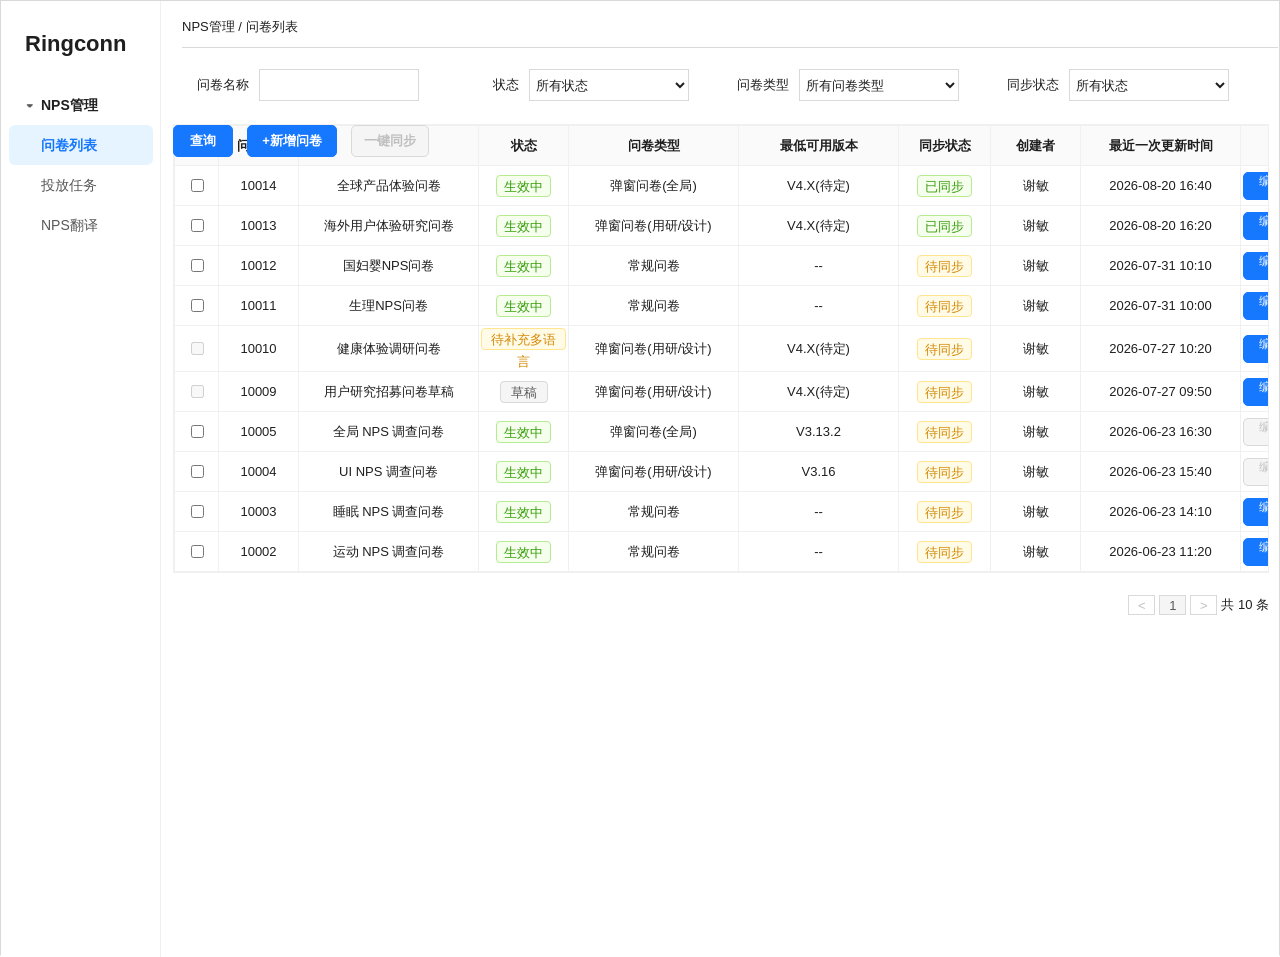
==== index.html @ 589ebd08 "Polish NPS translation pagination" ====
<!doctype html>
<html lang="zh-CN">
  <head>
    <meta charset="UTF-8" />
    <meta http-equiv="refresh" content="0; url=./prototypes/nps-task/index.html?v=20260903-05#survey-list" />
    <title>NPS 管理原型</title>
  </head>
  <body>
    <a href="./prototypes/nps-task/index.html?v=20260903-05#survey-list">打开 NPS 管理原型</a>
  </body>
</html>
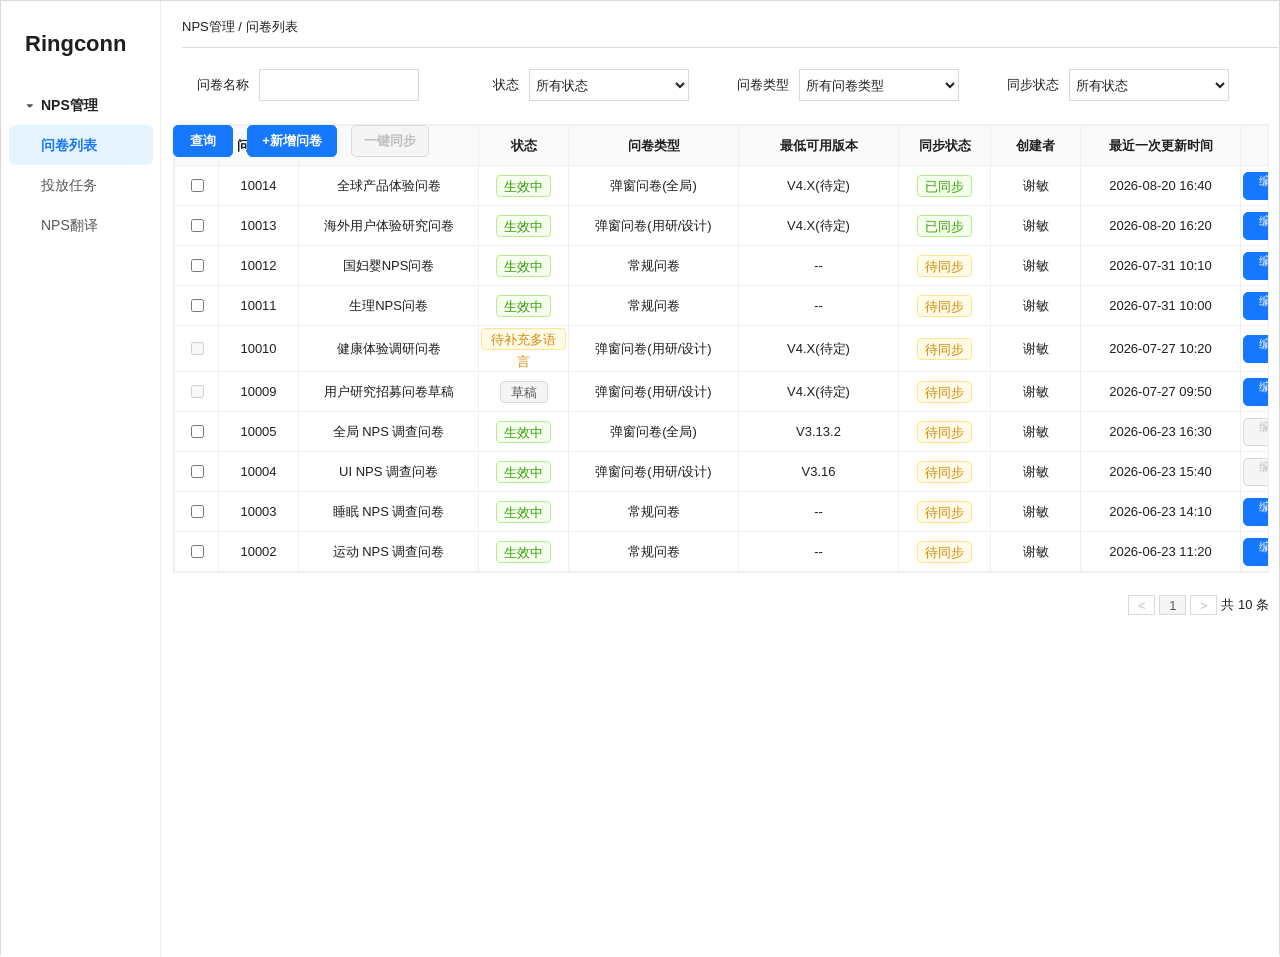
==== commit 03e4baff: "Restrict NPS audience uploads to XLSX" ====
--- a/index.html
+++ b/index.html
@@ -2,10 +2,10 @@
 <html lang="zh-CN">
   <head>
     <meta charset="UTF-8" />
-    <meta http-equiv="refresh" content="0; url=./prototypes/nps-task/index.html?v=20260903-05#survey-list" />
+    <meta http-equiv="refresh" content="0; url=./prototypes/nps-task/index.html?v=20260903-06#survey-list" />
     <title>NPS 管理原型</title>
   </head>
   <body>
-    <a href="./prototypes/nps-task/index.html?v=20260903-05#survey-list">打开 NPS 管理原型</a>
+    <a href="./prototypes/nps-task/index.html?v=20260903-06#survey-list">打开 NPS 管理原型</a>
   </body>
 </html>
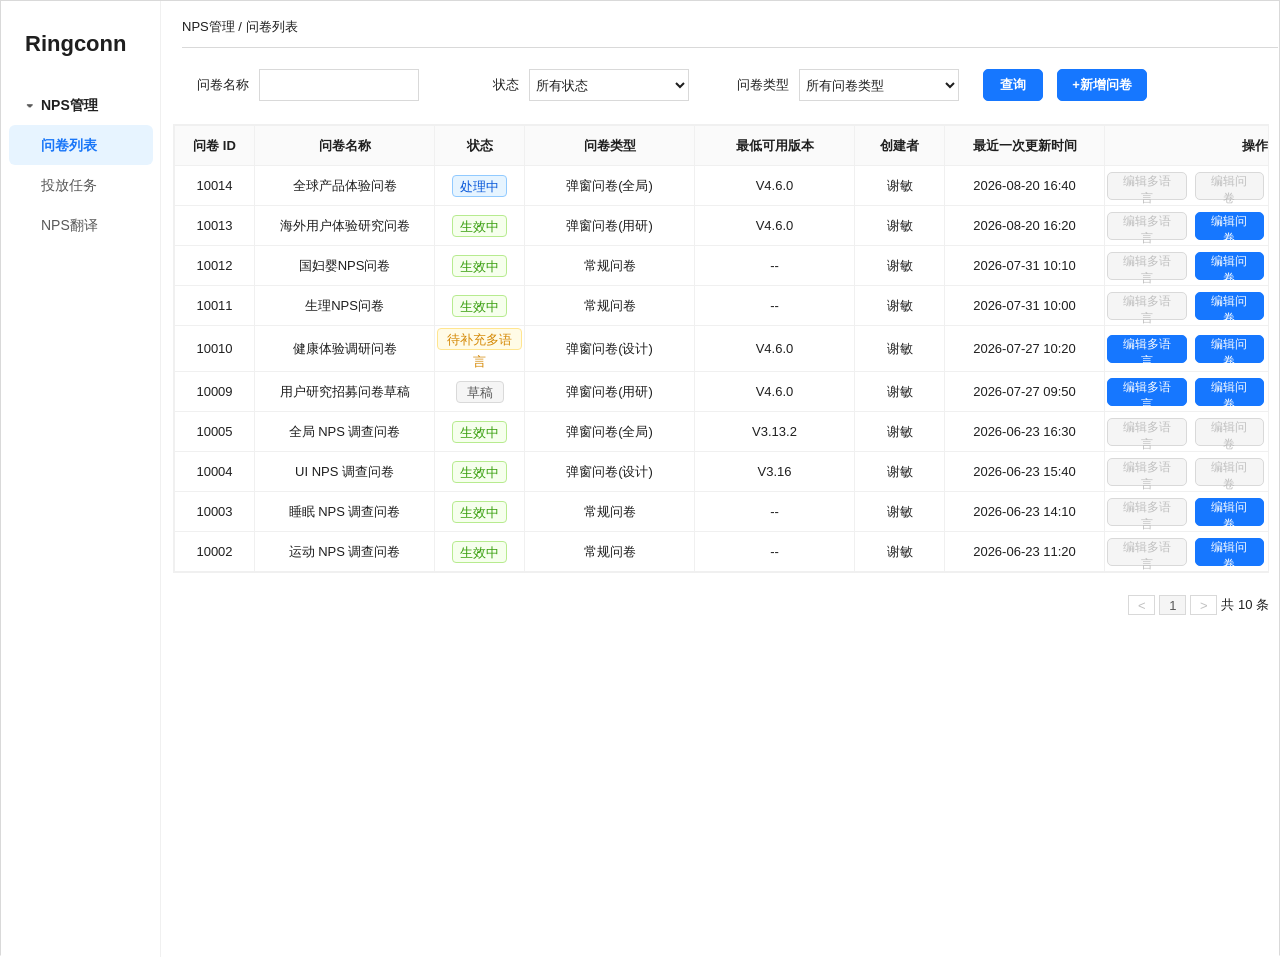
==== commit 657d8728: "Disable i18n editing for active surveys" ====
--- a/index.html
+++ b/index.html
@@ -2,10 +2,10 @@
 <html lang="zh-CN">
   <head>
     <meta charset="UTF-8" />
-    <meta http-equiv="refresh" content="0; url=./prototypes/nps-task/index.html?v=20260903-06#survey-list" />
+    <meta http-equiv="refresh" content="0; url=./prototypes/nps-task/index.html?v=20261013-02#survey-list" />
     <title>NPS 管理原型</title>
   </head>
   <body>
-    <a href="./prototypes/nps-task/index.html?v=20260903-06#survey-list">打开 NPS 管理原型</a>
+    <a href="./prototypes/nps-task/index.html?v=20261013-02#survey-list">打开 NPS 管理原型</a>
   </body>
 </html>
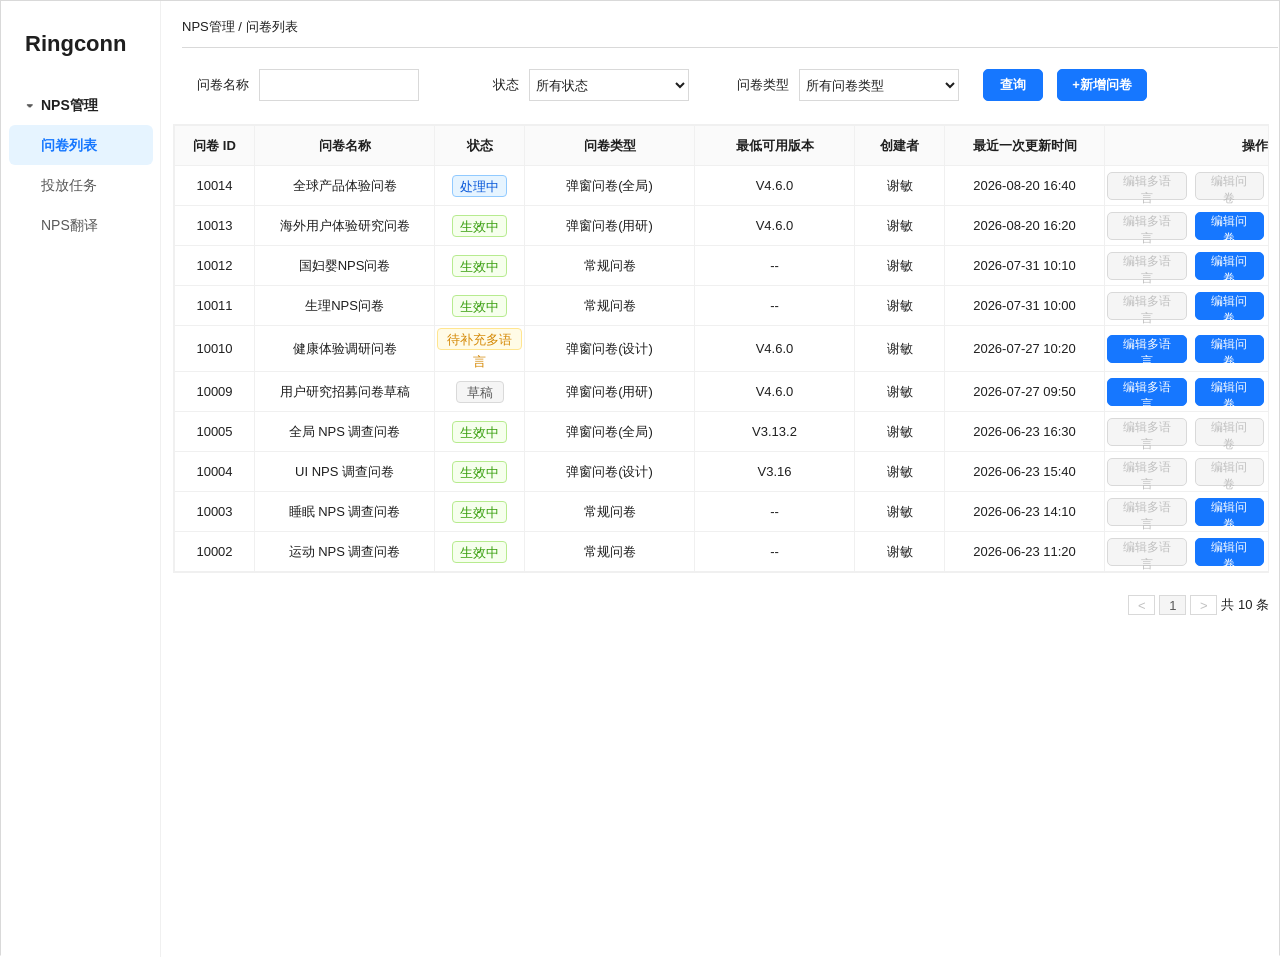
==== commit c3367ede: "Format NPS popup copy presets" ====
--- a/index.html
+++ b/index.html
@@ -2,10 +2,10 @@
 <html lang="zh-CN">
   <head>
     <meta charset="UTF-8" />
-    <meta http-equiv="refresh" content="0; url=./prototypes/nps-task/index.html?v=20261013-02#survey-list" />
+    <meta http-equiv="refresh" content="0; url=./prototypes/nps-task/index.html?v=20261013-04#survey-list" />
     <title>NPS 管理原型</title>
   </head>
   <body>
-    <a href="./prototypes/nps-task/index.html?v=20261013-02#survey-list">打开 NPS 管理原型</a>
+    <a href="./prototypes/nps-task/index.html?v=20261013-04#survey-list">打开 NPS 管理原型</a>
   </body>
 </html>
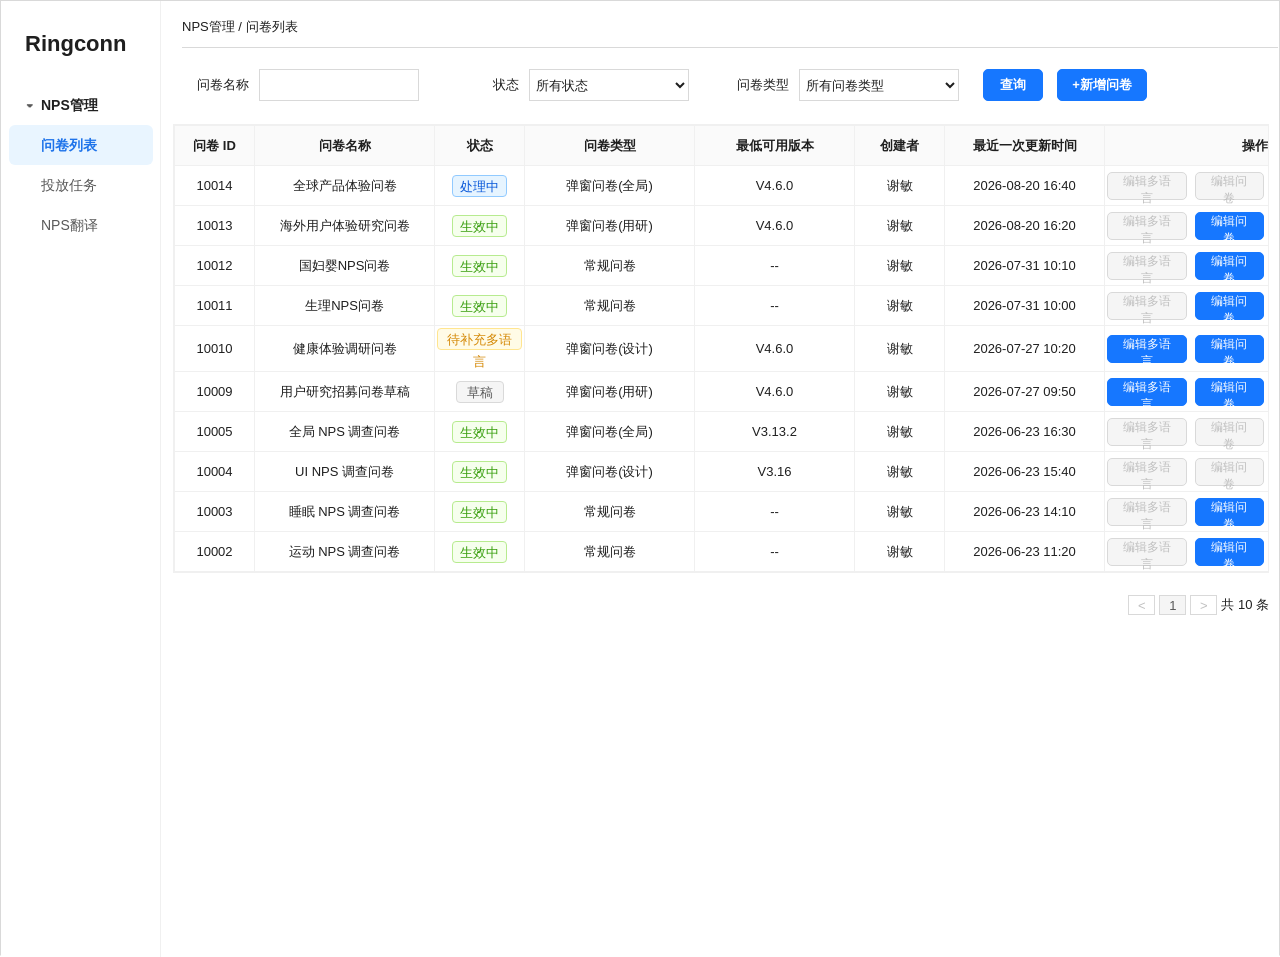
==== commit 93dcc8b3: "Improve task version validation and layout" ====
--- a/index.html
+++ b/index.html
@@ -2,10 +2,10 @@
 <html lang="zh-CN">
   <head>
     <meta charset="UTF-8" />
-    <meta http-equiv="refresh" content="0; url=./prototypes/nps-task/index.html?v=20261013-04#survey-list" />
+    <meta http-equiv="refresh" content="0; url=./prototypes/nps-task/index.html?v=20261016-02#survey-list" />
     <title>NPS 管理原型</title>
   </head>
   <body>
-    <a href="./prototypes/nps-task/index.html?v=20261013-04#survey-list">打开 NPS 管理原型</a>
+    <a href="./prototypes/nps-task/index.html?v=20261016-02#survey-list">打开 NPS 管理原型</a>
   </body>
 </html>
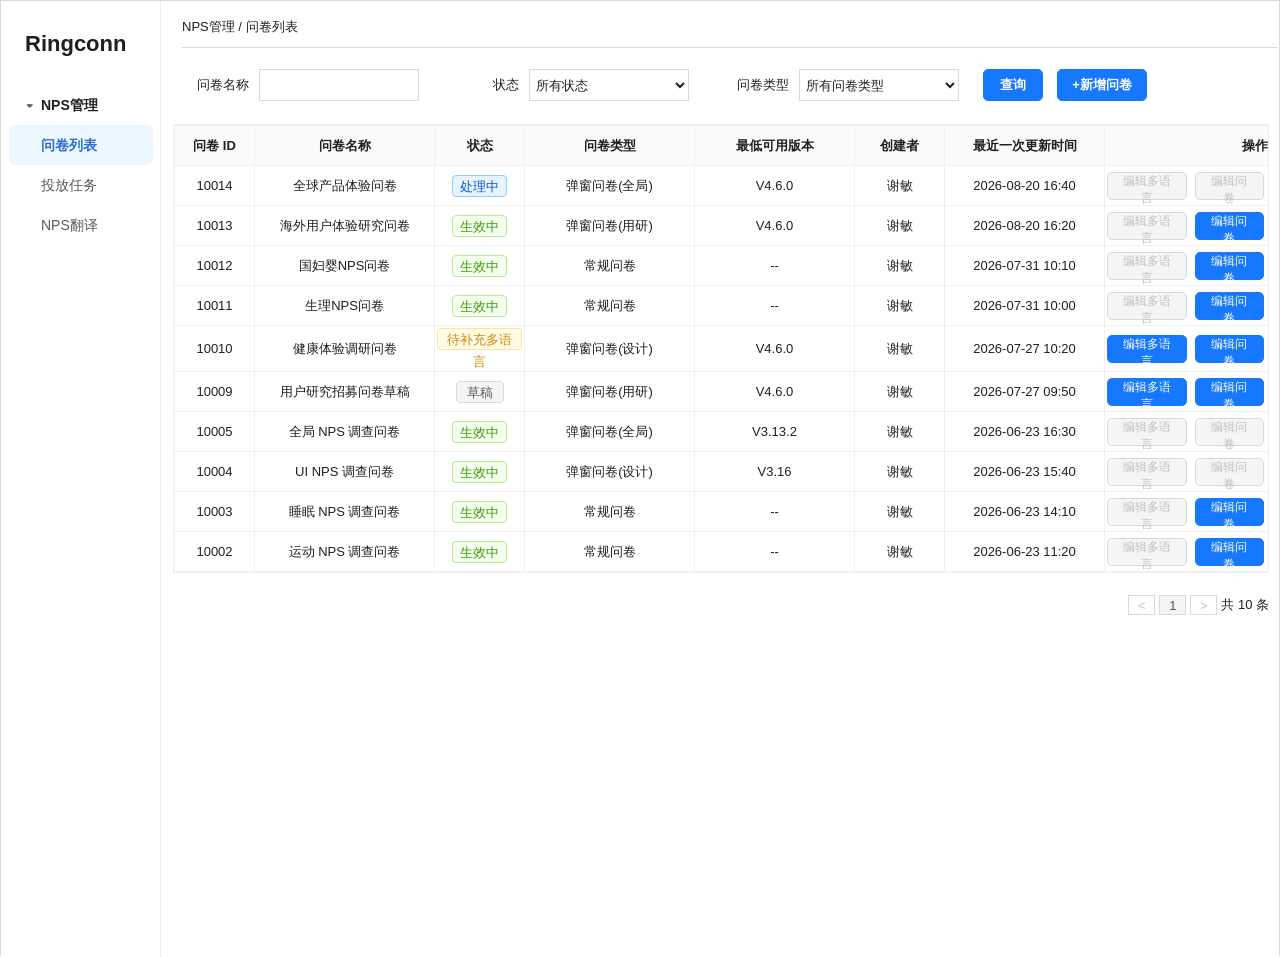
==== commit a537ee1a: "Export missing questionnaire translations in V1.0" ====
--- a/index.html
+++ b/index.html
@@ -2,10 +2,10 @@
 <html lang="zh-CN">
   <head>
     <meta charset="UTF-8" />
-    <meta http-equiv="refresh" content="0; url=./prototypes/nps-task/index.html?v=20261016-02#survey-list" />
+    <meta http-equiv="refresh" content="0; url=./prototypes/nps-task/index.html?v=20261104-01#survey-list" />
     <title>NPS 管理原型</title>
   </head>
   <body>
-    <a href="./prototypes/nps-task/index.html?v=20261016-02#survey-list">打开 NPS 管理原型</a>
+    <a href="./prototypes/nps-task/index.html?v=20261104-01#survey-list">打开 NPS 管理原型</a>
   </body>
 </html>
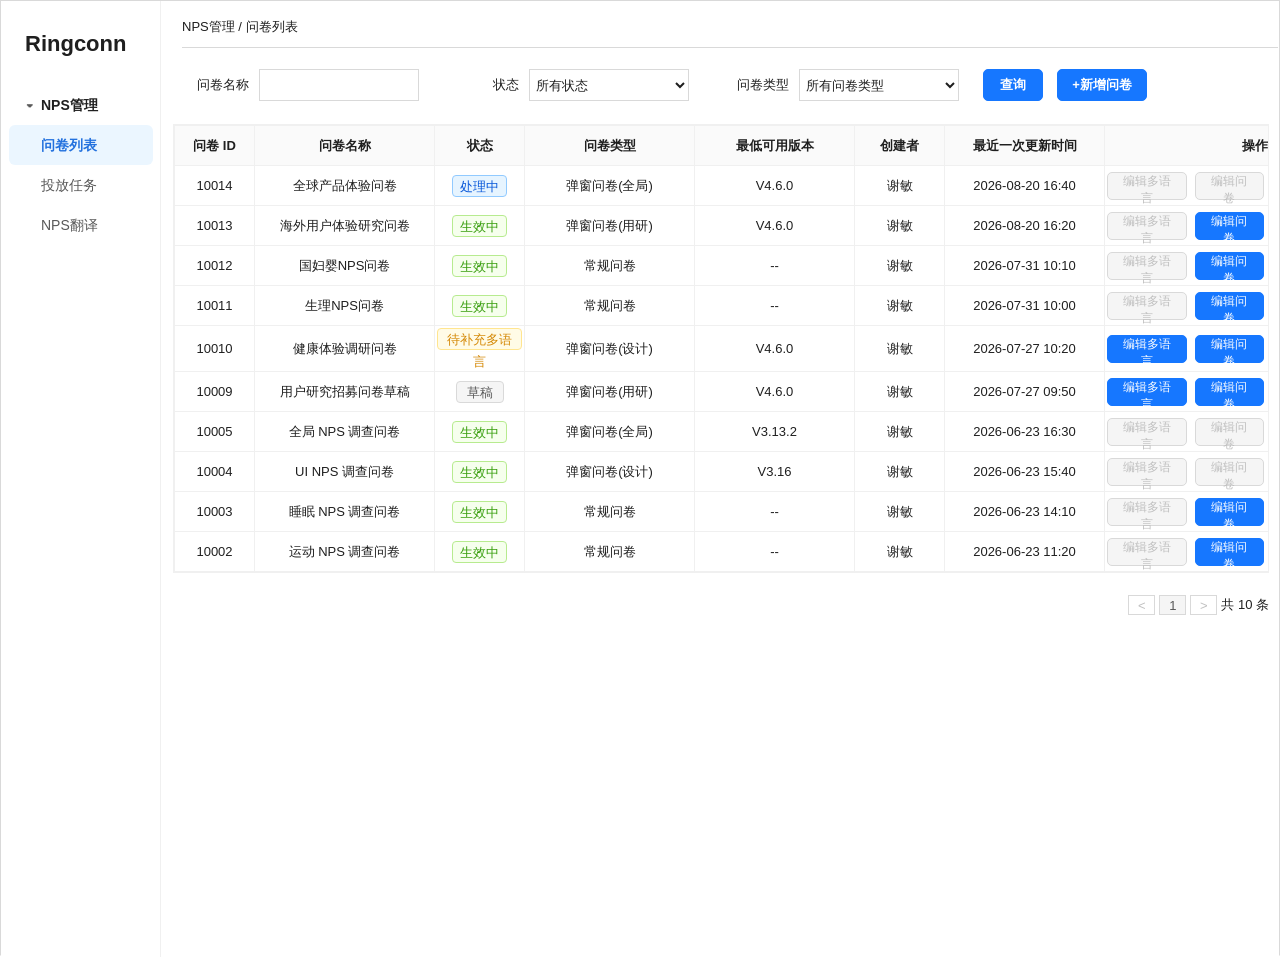
==== commit 17dccbee: "Show version field for regular V1 questionnaires" ====
--- a/index.html
+++ b/index.html
@@ -2,10 +2,10 @@
 <html lang="zh-CN">
   <head>
     <meta charset="UTF-8" />
-    <meta http-equiv="refresh" content="0; url=./prototypes/nps-task/index.html?v=20261104-01#survey-list" />
+    <meta http-equiv="refresh" content="0; url=./prototypes/nps-task/index.html?v=20261106-01#survey-list" />
     <title>NPS 管理原型</title>
   </head>
   <body>
-    <a href="./prototypes/nps-task/index.html?v=20261104-01#survey-list">打开 NPS 管理原型</a>
+    <a href="./prototypes/nps-task/index.html?v=20261106-01#survey-list">打开 NPS 管理原型</a>
   </body>
 </html>
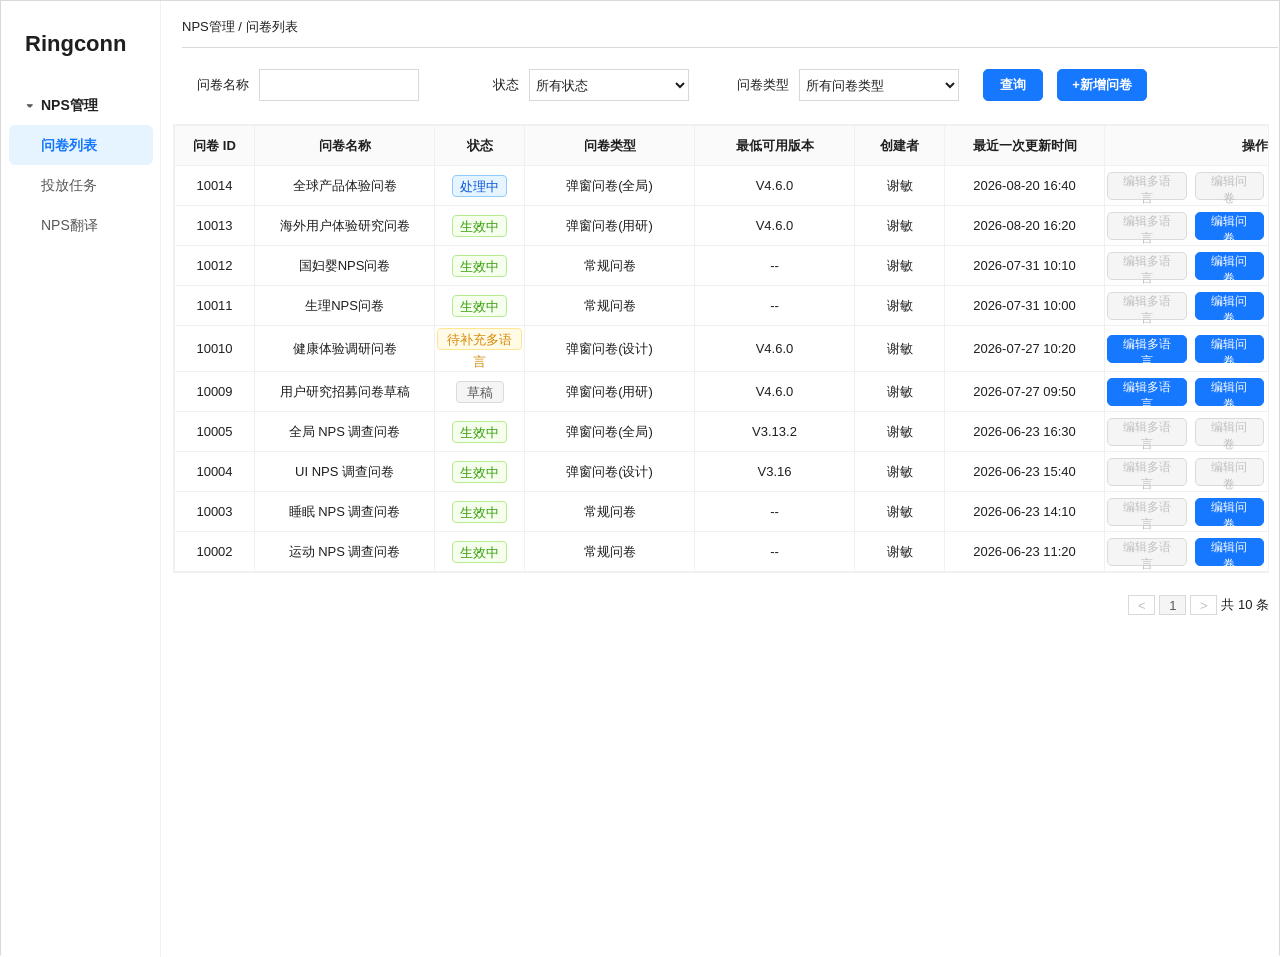
==== commit 5df4f49d: "Update V1 task form flow" ====
--- a/index.html
+++ b/index.html
@@ -2,10 +2,10 @@
 <html lang="zh-CN">
   <head>
     <meta charset="UTF-8" />
-    <meta http-equiv="refresh" content="0; url=./prototypes/nps-task/index.html?v=20261106-01#survey-list" />
+    <meta http-equiv="refresh" content="0; url=./prototypes/nps-task/index.html?v=20261111-03#survey-list" />
     <title>NPS 管理原型</title>
   </head>
   <body>
-    <a href="./prototypes/nps-task/index.html?v=20261106-01#survey-list">打开 NPS 管理原型</a>
+    <a href="./prototypes/nps-task/index.html?v=20261111-03#survey-list">打开 NPS 管理原型</a>
   </body>
 </html>
